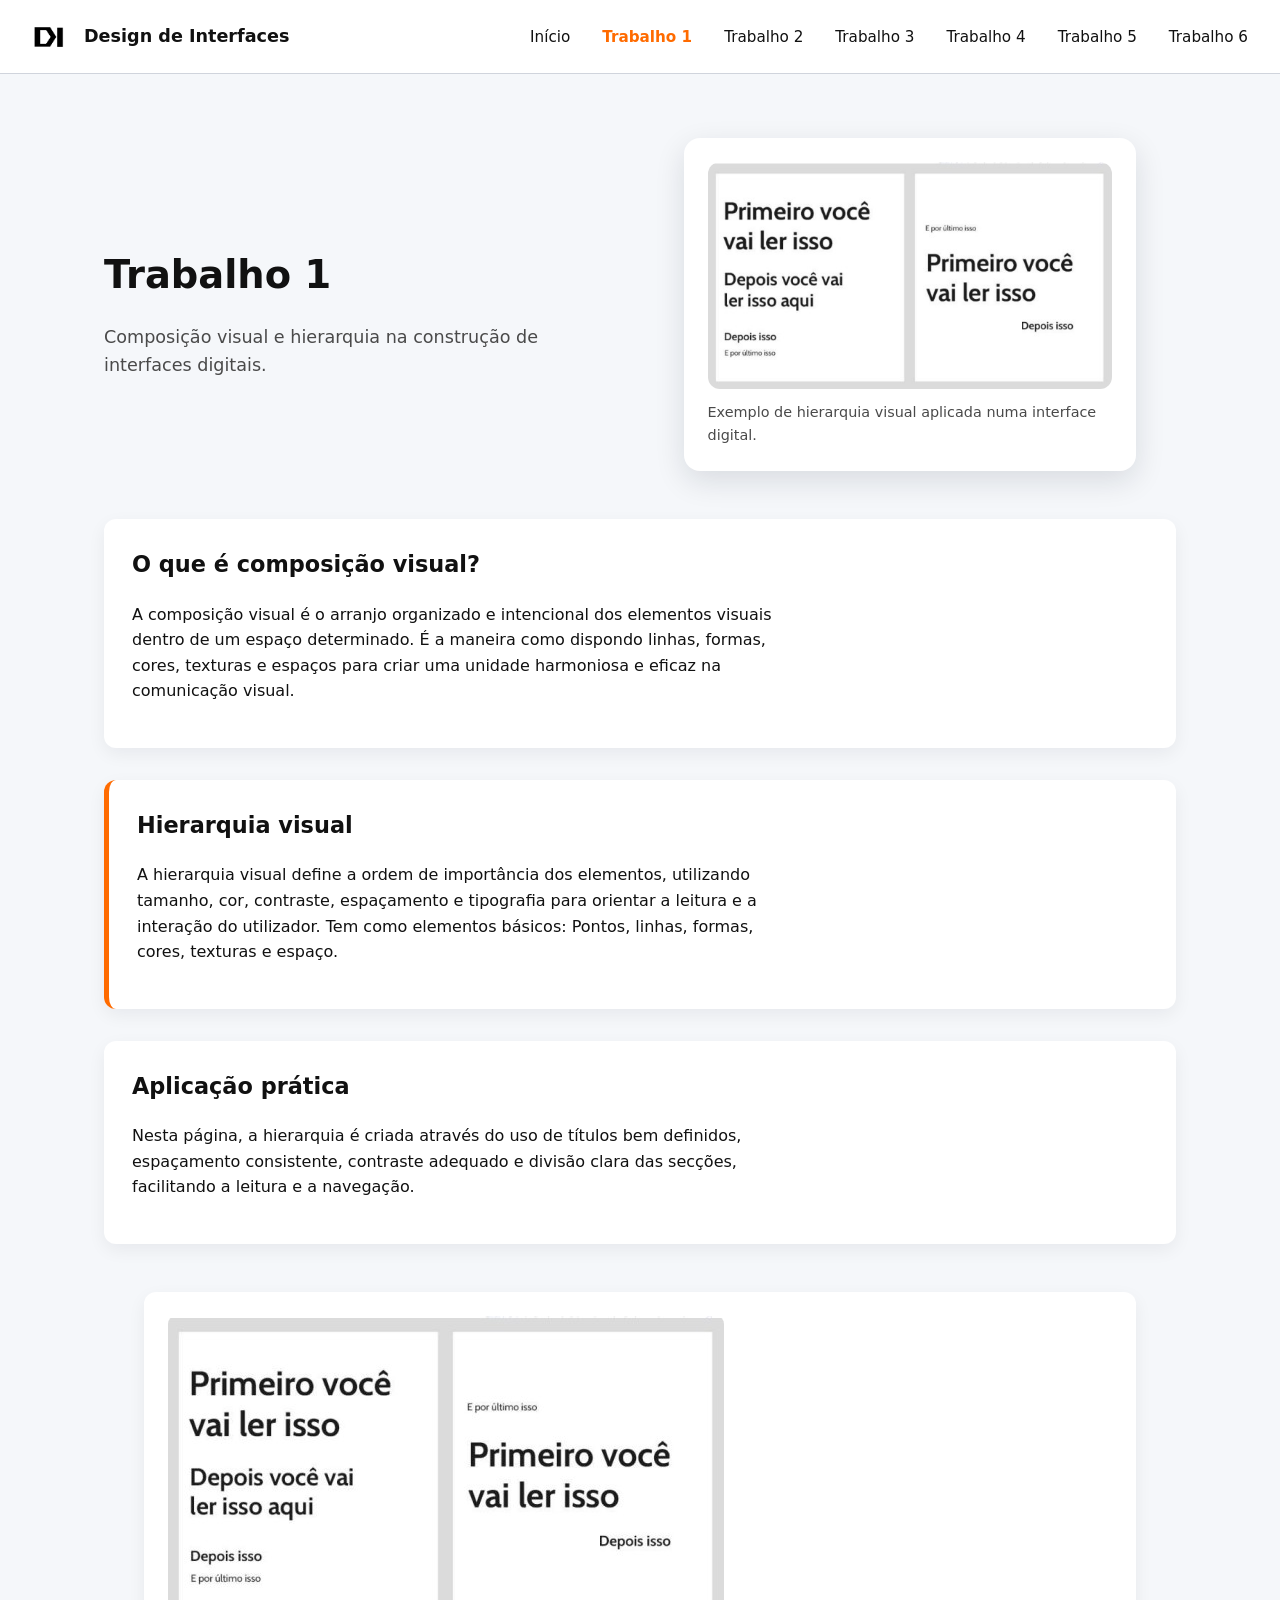
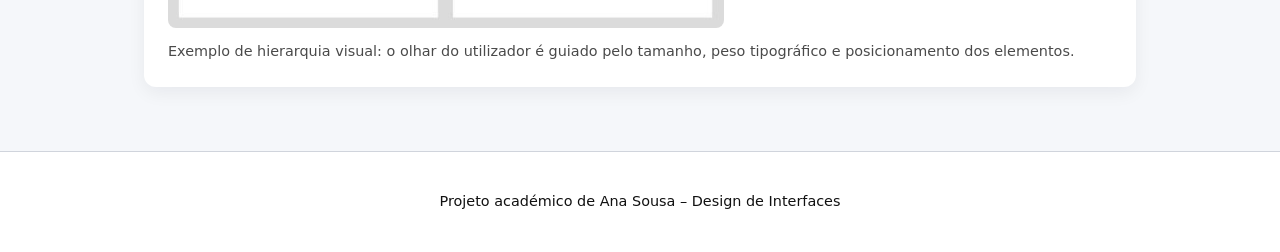
==== trabalho1.html @ 5d4591ad "Retirando os arquivos das pastas" ====
<!DOCTYPE html>
<html lang="pt">

<head>
    <meta charset="UTF-8">
    <meta name="viewport" content="width=device-width, initial-scale=1.0">
    <title>Trabalho 1 – Composição Visual</title>
    <link rel="icon" href="/imagens/favicon.png" type="image/x-icon">

    <!-- CSS base do site -->
    <link rel="stylesheet" href="/css/style.css">

    <!-- CSS específico do trabalho -->
    <link rel="stylesheet" href="/css/trabalho1.css">
</head>

<body class="theme-light">

    <a href="#conteudo" class="skip-link">Saltar para o conteúdo principal</a>

    <header class="site-header">
        <div class="logo-area">
            <img src="/imagens/logo.png" alt="Logotipo do projeto Design de Interfaces" width="48" height="48">
            <span class="site-title">Design de Interfaces</span>
        </div>

        <nav class="main-nav" aria-label="Navegação principal">
            <ul>
                <li><a href="/index.html">Início</a></li>
                <li><a href="/trabalhos/trabalho1.html" aria-current="page">Trabalho 1</a></li>
                <li><a href="/trabalhos/trabalho2.html">Trabalho 2</a></li>
                <li><a href="/trabalhos/trabalho3.html">Trabalho 3</a></li>
                <li><a href="/trabalhos/trabalho4.html">Trabalho 4</a></li>
                <li><a href="/trabalhos/trabalho5.html">Trabalho 5</a></li>
                <li><a href="/trabalhos/trabalho6.html">Trabalho 6</a></li>
            </ul>
        </nav>
    </header>

    <main id="conteudo">

        <section class="trabalho-hero hero-com-imagem">
            <div class="hero-texto">
                <h1>Trabalho 1</h1>
                <p class="subtitulo">
                    Composição visual e hierarquia na construção de interfaces digitais.
                </p>
            </div>

            <figure class="hero-imagem">
                <img src="/imagens/imagem-exemplo.jpg"
                    alt="Exemplo de hierarquia visual aplicando contraste, tamanho e espaçamento">
                <figcaption>
                    Exemplo de hierarquia visual aplicada numa interface digital.
                </figcaption>
            </figure>
        </section>


        <section class="conteudo-trabalho">
            <article class="bloco">
                <h2>O que é composição visual?</h2>
                <p>
                    A composição visual é o arranjo organizado e
                    intencional dos elementos visuais dentro de
                    um espaço determinado. É a maneira como
                    dispondo linhas, formas, cores, texturas e
                    espaços para criar uma unidade harmoniosa
                    e eficaz na comunicação visual.
                </p>
            </article>

            <article class="bloco destaque">
                <h2>Hierarquia visual</h2>
                <p>
                    A hierarquia visual define a ordem de importância dos elementos,
                    utilizando tamanho, cor, contraste, espaçamento e tipografia para
                    orientar a leitura e a interação do utilizador.
                    Tem como elementos básicos: Pontos, linhas, formas, cores, texturas e espaço.
                </p>
            </article>

            <article class="bloco">
                <h2>Aplicação prática</h2>
                <p>
                    Nesta página, a hierarquia é criada através do uso de títulos bem
                    definidos, espaçamento consistente, contraste adequado e divisão
                    clara das secções, facilitando a leitura e a navegação.
                </p>
            </article>
            <figure class="exemplo-hierarquia">
                <img src="/imagens/imagem-exemplo.jpg"
                    alt="Exemplo de hierarquia visual onde o tamanho e o contraste dos textos guiam a ordem de leitura">
                <figcaption>
                    Exemplo de hierarquia visual: o olhar do utilizador é guiado pelo tamanho,
                    peso tipográfico e posicionamento dos elementos.
                </figcaption>
            </figure>

        </section>

    </main>

    <footer class="site-footer">
        <p>Projeto académico de Ana Sousa – Design de Interfaces</p>
    </footer>

</body>

</html>
---- css/style.css ----
:root {
  --color-bg-light: #f5f7fa;
  --color-bg-dark: #0f1722;
  --color-surface-light: #ffffff;
  --color-surface-dark: #1e2935;
  --color-text-main-light: #111111;
  --color-text-main-dark: #f9fafb;
  --color-text-muted-light: #4a4a4a;
  --color-text-muted-dark: #cbd5f5;
  --color-primary-light: #1d2b3a;
  --color-primary-dark: #4f9dff;
  --color-accent: #ff6b00;
  --color-border-light: #d0d4dc;
  --color-border-dark: #334155;
  --radius-md: 0.75rem;
  --radius-lg: 1rem;
  --shadow-soft: 0 10px 30px rgba(15, 23, 42, 0.12);
  --transition-fast: 0.18s ease-out;
  --font-title: "IBM Plex Sans", system-ui, -apple-system, BlinkMacSystemFont, "Segoe UI", sans-serif;
  --font-body: "Inter", system-ui, "Segoe UI", sans-serif;
}

*,
*::before,
*::after {
  box-sizing: border-box;
}

body {
  margin: 0;
  font-family: var(--font-body);
  line-height: 1.6;
}

/* =====================
   Temas claro e escuro
===================== */

body.theme-light {
  background-color: var(--color-bg-light);
  color: var(--color-text-main-light);
}

body.theme-dark {
  background-color: var(--color-bg-dark);
  color: var(--color-text-main-dark);
}

/* =====================
   Acessibilidade
===================== */

.skip-link {
  position: absolute;
  left: -999px;
  top: 0;
  background: #000;
  color: #fff;
  padding: 0.5rem 1rem;
  z-index: 1000;
}

.skip-link:focus {
  left: 0.5rem;
  top: 0.5rem;
}

/* Foco visível para navegação por teclado (WCAG) */
:focus-visible {
  outline: 2px solid var(--color-accent);
  outline-offset: 3px;
}

/* =====================
   Header
===================== */

.site-header {
  display: flex;
  align-items: center;
  justify-content: space-between;
  padding: 1rem 1.5rem;
  border-bottom: 1px solid var(--color-border-light);
  background-color: var(--color-surface-light);
}

body.theme-dark .site-header {
  border-bottom-color: var(--color-border-dark);
  background-color: var(--color-surface-dark);
}

.logo-area {
  display: flex;
  align-items: center;
  gap: 0.75rem;
}

.site-title {
  font-family: var(--font-title);
  font-weight: 600;
  font-size: 1.1rem;
}

/* =====================
   Navegação
===================== */

.main-nav ul {
  list-style: none;
  display: flex;
  gap: 1rem;
  margin: 0;
  padding: 0;
}

.main-nav a {
  text-decoration: none;
  font-size: 0.95rem;
  color: inherit;
  padding: 0.25rem 0.5rem;
  border-radius: 999px;
}

.main-nav a:hover,
.main-nav a:focus-visible {
  background-color: rgba(0, 0, 0, 0.06);
}

body.theme-dark .main-nav a:hover,
body.theme-dark .main-nav a:focus-visible {
  background-color: rgba(255, 255, 255, 0.08);
}

.main-nav a[aria-current="page"] {
  font-weight: 600;
  color: var(--color-accent);
}

/* =====================
   Conteúdo principal
===================== */

.hero {
  display: grid;
  grid-template-columns: minmax(0, 1.2fr) minmax(0, 1.3fr);
  gap: 3rem;
  padding: 3.5rem 1.5rem;
  max-width: 1200px; /* imagem respira mais */
  margin: 0 auto;
}


.hero-text h1 {
  font-family: var(--font-title);
  font-size: 2.2rem;
  margin-bottom: 0.75rem;
}

.hero-text p {
  max-width: 65ch; /* melhora legibilidade */
  color: var(--color-text-muted-light);
}

body.theme-dark .hero-text p {
  color: var(--color-text-muted-dark);
}

/* =====================
   Imagens acessíveis
===================== */

img {
  max-width: 100%;
  height: auto;
  display: block;
}

/* =====================
   Secções
===================== */

.section {
  padding: 2rem 1.5rem 3rem;
  max-width: 1120px;
  margin: 0 auto;
}

.section-header h2 {
  font-family: var(--font-title);
  font-size: 1.8rem;
  margin-bottom: 0.25rem;
}

.section-header p {
  color: var(--color-text-muted-light);
}

body.theme-dark .section-header p {
  color: var(--color-text-muted-dark);
}

/* =====================
   Cards
===================== */

.cards-grid {
  margin-top: 1.5rem;
  display: grid;
  grid-template-columns: repeat(auto-fit, minmax(240px, 1fr));
  gap: 1.5rem;
}

.card {
  background-color: var(--color-surface-light);
  border-radius: var(--radius-md);
  padding: 1.25rem;
  box-shadow: 0 6px 18px rgba(15, 23, 42, 0.06);
  display: flex;
  flex-direction: column;
  justify-content: space-between;
  transition: transform var(--transition-fast),
              box-shadow var(--transition-fast),
              border-color var(--transition-fast);
  border: 1px solid transparent;
}

body.theme-dark .card {
  background-color: var(--color-surface-dark);
  box-shadow: 0 8px 24px rgba(15, 23, 42, 0.5);
}

.card h3 {
  font-family: var(--font-title);
  font-size: 1.2rem;
  margin-top: 0;
}

.card p {
  font-size: 0.95rem;
  color: var(--color-text-muted-light);
}

body.theme-dark .card p {
  color: var(--color-text-muted-dark);
}

.card-link {
  margin-top: 1rem;
  align-self: flex-start;
  text-decoration: underline; /* reforço WCAG */
  font-weight: 500;
  color: var(--color-accent);
}

.card:hover,
.card:focus-within {
  transform: translateY(-4px);
  box-shadow: var(--shadow-soft);
  border-color: rgba(255, 107, 0, 0.4);
}

/* =====================
   Footer
===================== */

.site-footer {
  padding: 1.5rem;
  text-align: center;
  font-size: 0.9rem;
  border-top: 1px solid var(--color-border-light);
  background-color: var(--color-surface-light);
}

body.theme-dark .site-footer {
  border-top-color: var(--color-border-dark);
  background-color: var(--color-surface-dark);
}

/* =====================
   Responsividade
===================== */

@media (max-width: 768px) {
  .site-header {
    flex-wrap: wrap;
    gap: 0.75rem;
  }

  .main-nav ul {
    flex-wrap: wrap;
    justify-content: flex-end;
  }

  .hero {
    grid-template-columns: 1fr;
  }
}
---- css/trabalho1.css ----
.trabalho-hero {
  max-width: 1120px;
  margin: 0 auto;
  padding: 3rem 1.5rem 2rem;
}

.trabalho-hero h1 {
  font-family: var(--font-title);
  font-size: 2.4rem;
  margin-bottom: 0.5rem;
}

.trabalho-hero .subtitulo {
  font-size: 1.1rem;
  max-width: 60ch;
  color: var(--color-text-muted-light);
}

body.theme-dark .trabalho-hero .subtitulo {
  color: var(--color-text-muted-dark);
}

/* =====================
   Conteúdo
===================== */

.conteudo-trabalho {
  max-width: 1120px;
  margin: 0 auto;
  padding: 0 1.5rem 3rem;
  display: grid;
  gap: 2rem;
}

.bloco {
  background-color: var(--color-surface-light);
  padding: 1.75rem;
  border-radius: var(--radius-md);
  box-shadow: 0 6px 18px rgba(15, 23, 42, 0.06);
}

body.theme-dark .bloco {
  background-color: var(--color-surface-dark);
}

.bloco h2 {
  font-family: var(--font-title);
  font-size: 1.4rem;
  margin-top: 0;
}

.bloco p {
  font-size: 1rem;
  max-width: 65ch;
}

/* Destaque para hierarquia visual */
.bloco.destaque {
  border-left: 5px solid var(--color-accent);
}

/* =====================
   Responsividade
===================== */

@media (max-width: 768px) {
  .trabalho-hero h1 {
    font-size: 2rem;
  }
}

/* =====================
   Exemplo visual de hierarquia
===================== */

.exemplo-hierarquia {
  background-color: var(--color-surface-light);
  padding: 1.5rem;
  border-radius: var(--radius-md);
  box-shadow: 0 6px 18px rgba(15, 23, 42, 0.06);
}

body.theme-dark .exemplo-hierarquia {
  background-color: var(--color-surface-dark);
}

.exemplo-hierarquia img {
  border-radius: 0.5rem;
}

.exemplo-hierarquia figcaption {
  margin-top: 0.75rem;
  font-size: 0.9rem;
  color: var(--color-text-muted-light);
}

body.theme-dark .exemplo-hierarquia figcaption {
  color: var(--color-text-muted-dark);
}
/* =====================
   Hero com imagem – Trabalho 1
===================== */

.hero-com-imagem {
  display: grid;
  grid-template-columns: minmax(0, 1.2fr) minmax(0, 1.3fr);
  gap: 3rem;
  align-items: center;
}

.hero-imagem {
  background-color: var(--color-surface-light);
  padding: 1.5rem;
  border-radius: var(--radius-lg);
  box-shadow: var(--shadow-soft);
}

body.theme-dark .hero-imagem {
  background-color: var(--color-surface-dark);
}

.hero-imagem img {
  width: 100%;
  height: auto;          
  border-radius: 0.75rem;
  object-fit: contain;   
  background-color: #fff;
}

.hero-imagem figcaption {
  margin-top: 0.75rem;
  font-size: 0.9rem;
  color: var(--color-text-muted-light);
}

body.theme-dark .hero-imagem figcaption {
  color: var(--color-text-muted-dark);
}

/* Mobile */
@media (max-width: 768px) {
  .hero-com-imagem {
    grid-template-columns: 1fr;
  }

  .hero-imagem {
    order: -1;
  }
}
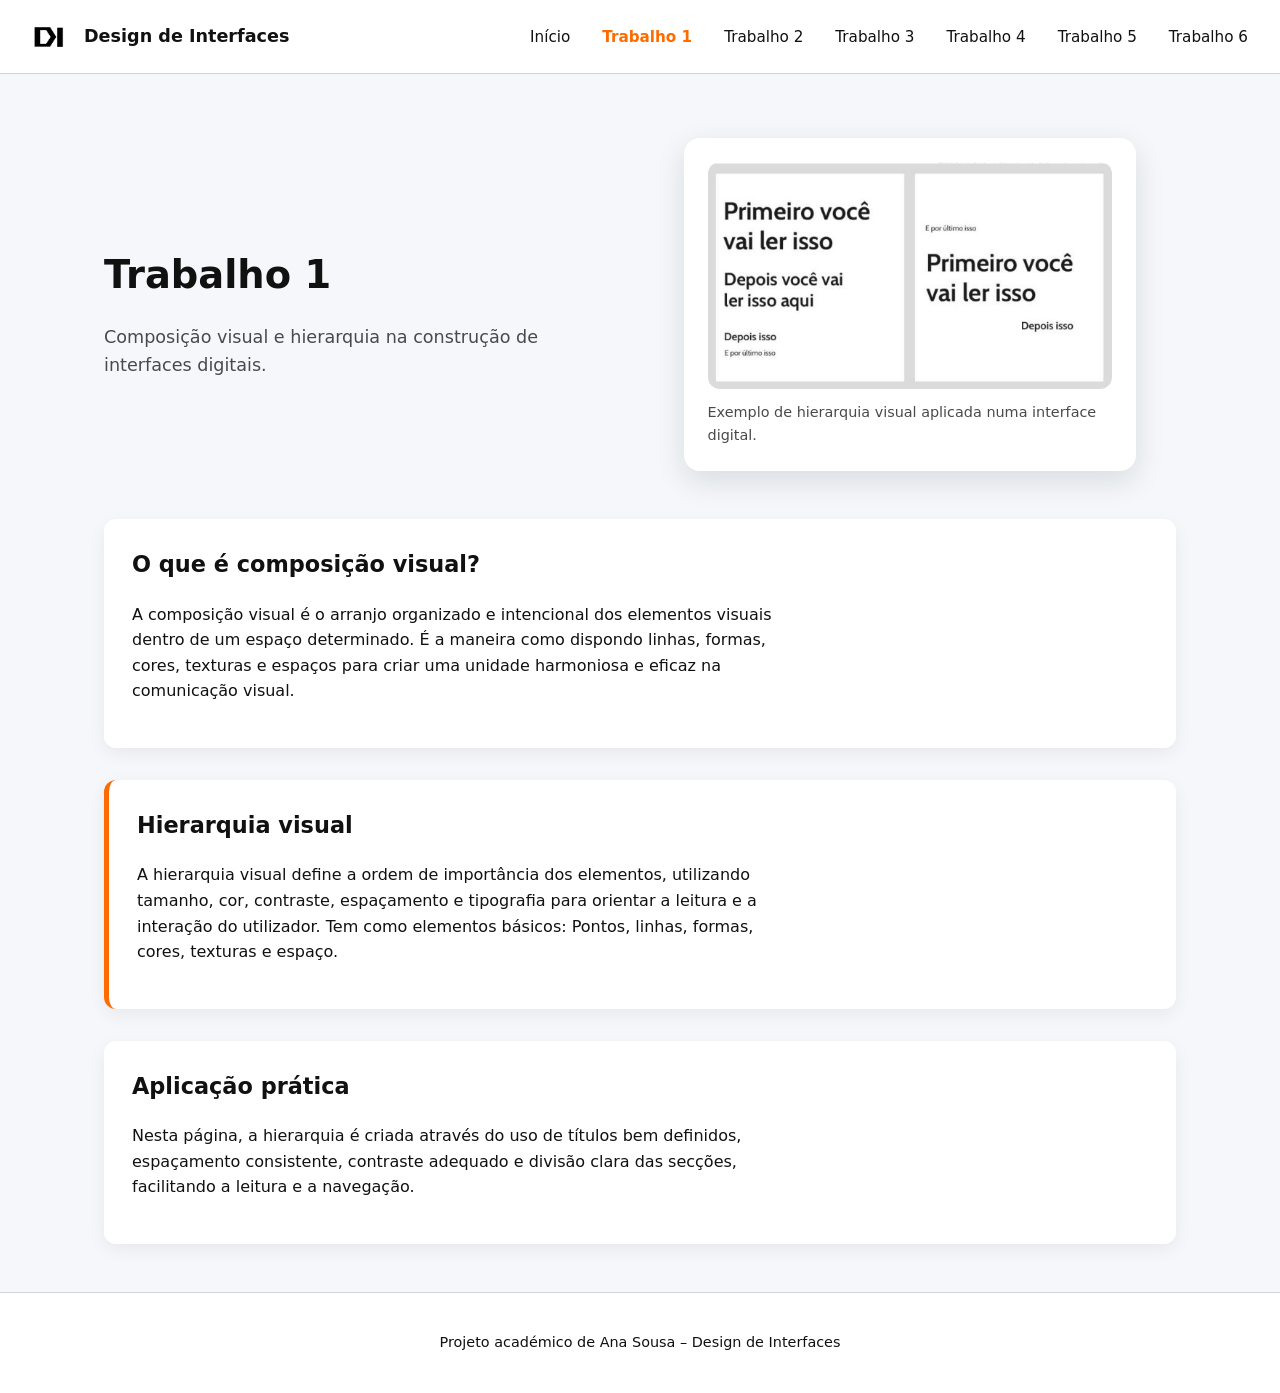
==== commit 20cd0c24: "Removendo imagem duplicada" ====
--- a/trabalho1.html
+++ b/trabalho1.html
@@ -8,10 +8,10 @@
     <link rel="icon" href="/imagens/favicon.png" type="image/x-icon">
 
     <!-- CSS base do site -->
-    <link rel="stylesheet" href="/css/style.css">
+    <link rel="stylesheet" href="style.css">
 
     <!-- CSS específico do trabalho -->
-    <link rel="stylesheet" href="/css/trabalho1.css">
+    <link rel="stylesheet" href="trabalho1.css">
 </head>
 
 <body class="theme-light">
@@ -20,19 +20,19 @@
 
     <header class="site-header">
         <div class="logo-area">
-            <img src="/imagens/logo.png" alt="Logotipo do projeto Design de Interfaces" width="48" height="48">
+            <img src="imagens/logo.png" alt="Logotipo do projeto Design de Interfaces" width="48" height="48">
             <span class="site-title">Design de Interfaces</span>
         </div>
 
         <nav class="main-nav" aria-label="Navegação principal">
             <ul>
-                <li><a href="/index.html">Início</a></li>
-                <li><a href="/trabalhos/trabalho1.html" aria-current="page">Trabalho 1</a></li>
-                <li><a href="/trabalhos/trabalho2.html">Trabalho 2</a></li>
-                <li><a href="/trabalhos/trabalho3.html">Trabalho 3</a></li>
-                <li><a href="/trabalhos/trabalho4.html">Trabalho 4</a></li>
-                <li><a href="/trabalhos/trabalho5.html">Trabalho 5</a></li>
-                <li><a href="/trabalhos/trabalho6.html">Trabalho 6</a></li>
+                <li><a href="index.html">Início</a></li>
+                <li><a href="trabalho1.html" aria-current="page">Trabalho 1</a></li>
+                <li><a href="trabalho2.html">Trabalho 2</a></li>
+                <li><a href="trabalho3.html">Trabalho 3</a></li>
+                <li><a href="trabalho4.html">Trabalho 4</a></li>
+                <li><a href="trabalho5.html">Trabalho 5</a></li>
+                <li><a href="trabalho6.html">Trabalho 6</a></li>
             </ul>
         </nav>
     </header>
@@ -48,7 +48,7 @@
             </div>
 
             <figure class="hero-imagem">
-                <img src="/imagens/imagem-exemplo.jpg"
+                <img src="imagens/imagem-exemplo.jpg"
                     alt="Exemplo de hierarquia visual aplicando contraste, tamanho e espaçamento">
                 <figcaption>
                     Exemplo de hierarquia visual aplicada numa interface digital.
@@ -88,14 +88,6 @@
                     clara das secções, facilitando a leitura e a navegação.
                 </p>
             </article>
-            <figure class="exemplo-hierarquia">
-                <img src="/imagens/imagem-exemplo.jpg"
-                    alt="Exemplo de hierarquia visual onde o tamanho e o contraste dos textos guiam a ordem de leitura">
-                <figcaption>
-                    Exemplo de hierarquia visual: o olhar do utilizador é guiado pelo tamanho,
-                    peso tipográfico e posicionamento dos elementos.
-                </figcaption>
-            </figure>
 
         </section>
 
--- a/style.css
+++ b/style.css
@@ -0,0 +1,297 @@
+:root {
+  --color-bg-light: #f5f7fa;
+  --color-bg-dark: #0f1722;
+  --color-surface-light: #ffffff;
+  --color-surface-dark: #1e2935;
+  --color-text-main-light: #111111;
+  --color-text-main-dark: #f9fafb;
+  --color-text-muted-light: #4a4a4a;
+  --color-text-muted-dark: #cbd5f5;
+  --color-primary-light: #1d2b3a;
+  --color-primary-dark: #4f9dff;
+  --color-accent: #ff6b00;
+  --color-border-light: #d0d4dc;
+  --color-border-dark: #334155;
+  --radius-md: 0.75rem;
+  --radius-lg: 1rem;
+  --shadow-soft: 0 10px 30px rgba(15, 23, 42, 0.12);
+  --transition-fast: 0.18s ease-out;
+  --font-title: "IBM Plex Sans", system-ui, -apple-system, BlinkMacSystemFont, "Segoe UI", sans-serif;
+  --font-body: "Inter", system-ui, "Segoe UI", sans-serif;
+}
+
+*,
+*::before,
+*::after {
+  box-sizing: border-box;
+}
+
+body {
+  margin: 0;
+  font-family: var(--font-body);
+  line-height: 1.6;
+}
+
+/* =====================
+   Temas claro e escuro
+===================== */
+
+body.theme-light {
+  background-color: var(--color-bg-light);
+  color: var(--color-text-main-light);
+}
+
+body.theme-dark {
+  background-color: var(--color-bg-dark);
+  color: var(--color-text-main-dark);
+}
+
+/* =====================
+   Acessibilidade
+===================== */
+
+.skip-link {
+  position: absolute;
+  left: -999px;
+  top: 0;
+  background: #000;
+  color: #fff;
+  padding: 0.5rem 1rem;
+  z-index: 1000;
+}
+
+.skip-link:focus {
+  left: 0.5rem;
+  top: 0.5rem;
+}
+
+/* Foco visível para navegação por teclado (WCAG) */
+:focus-visible {
+  outline: 2px solid var(--color-accent);
+  outline-offset: 3px;
+}
+
+/* =====================
+   Header
+===================== */
+
+.site-header {
+  display: flex;
+  align-items: center;
+  justify-content: space-between;
+  padding: 1rem 1.5rem;
+  border-bottom: 1px solid var(--color-border-light);
+  background-color: var(--color-surface-light);
+}
+
+body.theme-dark .site-header {
+  border-bottom-color: var(--color-border-dark);
+  background-color: var(--color-surface-dark);
+}
+
+.logo-area {
+  display: flex;
+  align-items: center;
+  gap: 0.75rem;
+}
+
+.site-title {
+  font-family: var(--font-title);
+  font-weight: 600;
+  font-size: 1.1rem;
+}
+
+/* =====================
+   Navegação
+===================== */
+
+.main-nav ul {
+  list-style: none;
+  display: flex;
+  gap: 1rem;
+  margin: 0;
+  padding: 0;
+}
+
+.main-nav a {
+  text-decoration: none;
+  font-size: 0.95rem;
+  color: inherit;
+  padding: 0.25rem 0.5rem;
+  border-radius: 999px;
+}
+
+.main-nav a:hover,
+.main-nav a:focus-visible {
+  background-color: rgba(0, 0, 0, 0.06);
+}
+
+body.theme-dark .main-nav a:hover,
+body.theme-dark .main-nav a:focus-visible {
+  background-color: rgba(255, 255, 255, 0.08);
+}
+
+.main-nav a[aria-current="page"] {
+  font-weight: 600;
+  color: var(--color-accent);
+}
+
+/* =====================
+   Conteúdo principal
+===================== */
+
+.hero {
+  display: grid;
+  grid-template-columns: minmax(0, 1.2fr) minmax(0, 1.3fr);
+  gap: 3rem;
+  padding: 3.5rem 1.5rem;
+  max-width: 1200px; /* imagem respira mais */
+  margin: 0 auto;
+}
+
+
+.hero-text h1 {
+  font-family: var(--font-title);
+  font-size: 2.2rem;
+  margin-bottom: 0.75rem;
+}
+
+.hero-text p {
+  max-width: 65ch; /* melhora legibilidade */
+  color: var(--color-text-muted-light);
+}
+
+body.theme-dark .hero-text p {
+  color: var(--color-text-muted-dark);
+}
+
+/* =====================
+   Imagens acessíveis
+===================== */
+
+img {
+  max-width: 100%;
+  height: auto;
+  display: block;
+}
+
+/* =====================
+   Secções
+===================== */
+
+.section {
+  padding: 2rem 1.5rem 3rem;
+  max-width: 1120px;
+  margin: 0 auto;
+}
+
+.section-header h2 {
+  font-family: var(--font-title);
+  font-size: 1.8rem;
+  margin-bottom: 0.25rem;
+}
+
+.section-header p {
+  color: var(--color-text-muted-light);
+}
+
+body.theme-dark .section-header p {
+  color: var(--color-text-muted-dark);
+}
+
+/* =====================
+   Cards
+===================== */
+
+.cards-grid {
+  margin-top: 1.5rem;
+  display: grid;
+  grid-template-columns: repeat(auto-fit, minmax(240px, 1fr));
+  gap: 1.5rem;
+}
+
+.card {
+  background-color: var(--color-surface-light);
+  border-radius: var(--radius-md);
+  padding: 1.25rem;
+  box-shadow: 0 6px 18px rgba(15, 23, 42, 0.06);
+  display: flex;
+  flex-direction: column;
+  justify-content: space-between;
+  transition: transform var(--transition-fast),
+              box-shadow var(--transition-fast),
+              border-color var(--transition-fast);
+  border: 1px solid transparent;
+}
+
+body.theme-dark .card {
+  background-color: var(--color-surface-dark);
+  box-shadow: 0 8px 24px rgba(15, 23, 42, 0.5);
+}
+
+.card h3 {
+  font-family: var(--font-title);
+  font-size: 1.2rem;
+  margin-top: 0;
+}
+
+.card p {
+  font-size: 0.95rem;
+  color: var(--color-text-muted-light);
+}
+
+body.theme-dark .card p {
+  color: var(--color-text-muted-dark);
+}
+
+.card-link {
+  margin-top: 1rem;
+  align-self: flex-start;
+  text-decoration: underline; /* reforço WCAG */
+  font-weight: 500;
+  color: var(--color-accent);
+}
+
+.card:hover,
+.card:focus-within {
+  transform: translateY(-4px);
+  box-shadow: var(--shadow-soft);
+  border-color: rgba(255, 107, 0, 0.4);
+}
+
+/* =====================
+   Footer
+===================== */
+
+.site-footer {
+  padding: 1.5rem;
+  text-align: center;
+  font-size: 0.9rem;
+  border-top: 1px solid var(--color-border-light);
+  background-color: var(--color-surface-light);
+}
+
+body.theme-dark .site-footer {
+  border-top-color: var(--color-border-dark);
+  background-color: var(--color-surface-dark);
+}
+
+/* =====================
+   Responsividade
+===================== */
+
+@media (max-width: 768px) {
+  .site-header {
+    flex-wrap: wrap;
+    gap: 0.75rem;
+  }
+
+  .main-nav ul {
+    flex-wrap: wrap;
+    justify-content: flex-end;
+  }
+
+  .hero {
+    grid-template-columns: 1fr;
+  }
+}
--- a/trabalho1.css
+++ b/trabalho1.css
@@ -0,0 +1,150 @@
+.trabalho-hero {
+  max-width: 1120px;
+  margin: 0 auto;
+  padding: 3rem 1.5rem 2rem;
+}
+
+.trabalho-hero h1 {
+  font-family: var(--font-title);
+  font-size: 2.4rem;
+  margin-bottom: 0.5rem;
+}
+
+.trabalho-hero .subtitulo {
+  font-size: 1.1rem;
+  max-width: 60ch;
+  color: var(--color-text-muted-light);
+}
+
+body.theme-dark .trabalho-hero .subtitulo {
+  color: var(--color-text-muted-dark);
+}
+
+/* =====================
+   Conteúdo
+===================== */
+
+.conteudo-trabalho {
+  max-width: 1120px;
+  margin: 0 auto;
+  padding: 0 1.5rem 3rem;
+  display: grid;
+  gap: 2rem;
+}
+
+.bloco {
+  background-color: var(--color-surface-light);
+  padding: 1.75rem;
+  border-radius: var(--radius-md);
+  box-shadow: 0 6px 18px rgba(15, 23, 42, 0.06);
+}
+
+body.theme-dark .bloco {
+  background-color: var(--color-surface-dark);
+}
+
+.bloco h2 {
+  font-family: var(--font-title);
+  font-size: 1.4rem;
+  margin-top: 0;
+}
+
+.bloco p {
+  font-size: 1rem;
+  max-width: 65ch;
+}
+
+/* Destaque para hierarquia visual */
+.bloco.destaque {
+  border-left: 5px solid var(--color-accent);
+}
+
+/* =====================
+   Responsividade
+===================== */
+
+@media (max-width: 768px) {
+  .trabalho-hero h1 {
+    font-size: 2rem;
+  }
+}
+
+/* =====================
+   Exemplo visual de hierarquia
+===================== */
+
+.exemplo-hierarquia {
+  background-color: var(--color-surface-light);
+  padding: 1.5rem;
+  border-radius: var(--radius-md);
+  box-shadow: 0 6px 18px rgba(15, 23, 42, 0.06);
+}
+
+body.theme-dark .exemplo-hierarquia {
+  background-color: var(--color-surface-dark);
+}
+
+.exemplo-hierarquia img {
+  border-radius: 0.5rem;
+}
+
+.exemplo-hierarquia figcaption {
+  margin-top: 0.75rem;
+  font-size: 0.9rem;
+  color: var(--color-text-muted-light);
+}
+
+body.theme-dark .exemplo-hierarquia figcaption {
+  color: var(--color-text-muted-dark);
+}
+/* =====================
+   Hero com imagem – Trabalho 1
+===================== */
+
+.hero-com-imagem {
+  display: grid;
+  grid-template-columns: minmax(0, 1.2fr) minmax(0, 1.3fr);
+  gap: 3rem;
+  align-items: center;
+}
+
+.hero-imagem {
+  background-color: var(--color-surface-light);
+  padding: 1.5rem;
+  border-radius: var(--radius-lg);
+  box-shadow: var(--shadow-soft);
+}
+
+body.theme-dark .hero-imagem {
+  background-color: var(--color-surface-dark);
+}
+
+.hero-imagem img {
+  width: 100%;
+  height: auto;          
+  border-radius: 0.75rem;
+  object-fit: contain;   
+  background-color: #fff;
+}
+
+.hero-imagem figcaption {
+  margin-top: 0.75rem;
+  font-size: 0.9rem;
+  color: var(--color-text-muted-light);
+}
+
+body.theme-dark .hero-imagem figcaption {
+  color: var(--color-text-muted-dark);
+}
+
+/* Mobile */
+@media (max-width: 768px) {
+  .hero-com-imagem {
+    grid-template-columns: 1fr;
+  }
+
+  .hero-imagem {
+    order: -1;
+  }
+}
+
